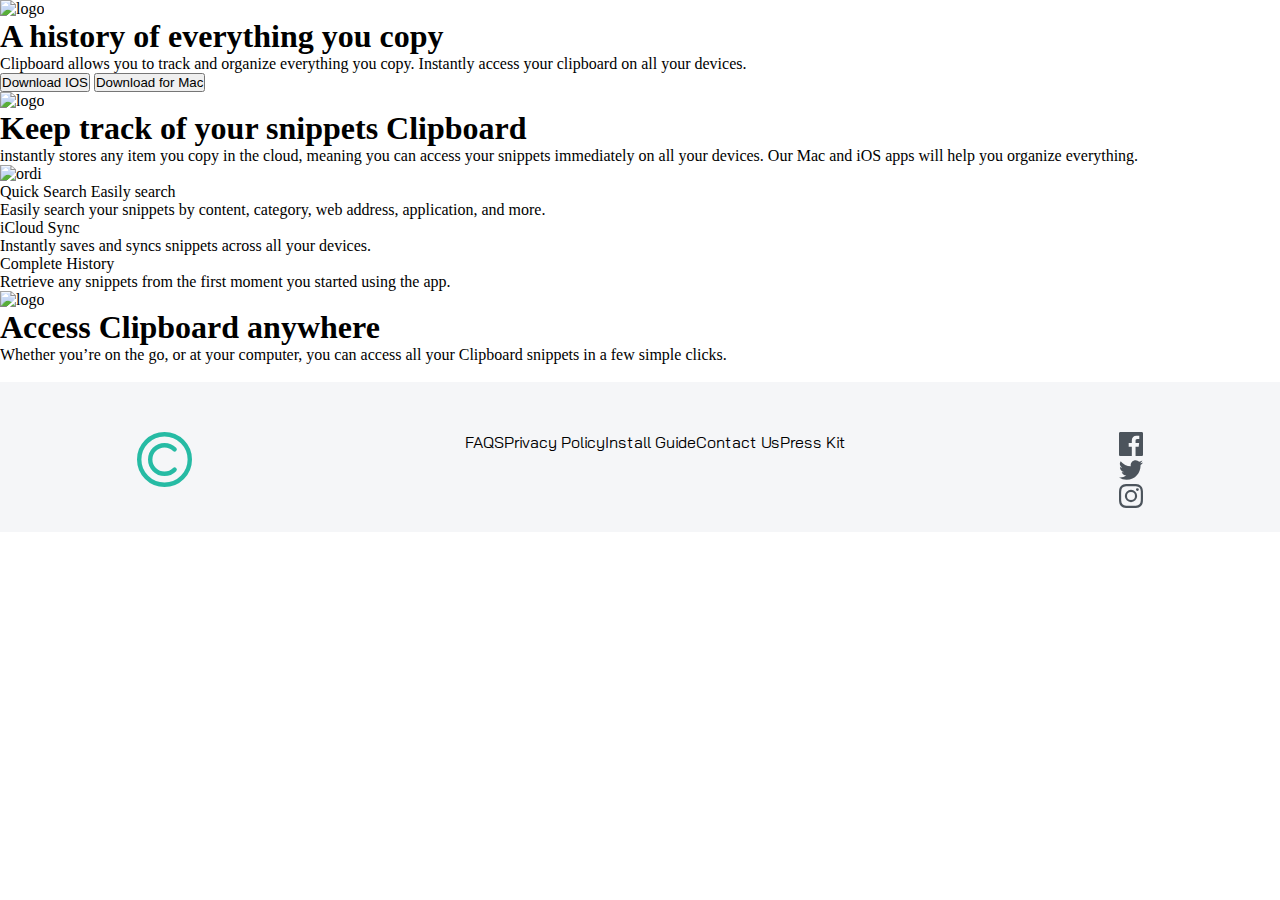
==== index.html @ 6eee1101 "push" ====
<!DOCTYPE html>
<html lang="en">
	<head>
		<title>
			
		</title>
		<meta charset="utf-8">
		<link rel="stylesheet" href="css/style.css">
	</head>
	<body>
		<header>
			
		</header>
		<main>
			<section>
				<img src="" alt="logo">
				<h1>A history of everything you copy</h1>
				<p>Clipboard allows you to track and organize everything you copy. Instantly access your clipboard on all your devices.</p>
				<button>
					Download IOS
				</button>
				<button>
					Download for Mac
				</button>
			</section>
			<section>
				<img src="" alt="logo">
				<h1>Keep track of your snippets Clipboard</h1>
				<p>instantly stores any item you copy in the cloud, meaning you can access your snippets immediately on all your devices. Our Mac and iOS apps will help you organize everything.</p>
				<img src="" alt="ordi">
				<ul>
					<li>Quick Search Easily search</li>
					<li>Easily search your snippets by content, category, web address, application, and more.</li>
					<li>iCloud Sync</li>
					<li>Instantly saves and syncs snippets across all your devices.</li>
					<li>Complete History</li>
					<li>Retrieve any snippets from the first moment you started using the app.</li>
				</ul>
			</section>
			<section>
				<img src="" alt="logo">
				<h1>Access Clipboard anywhere</h1>
				<p>Whether you’re on the go, or at your computer, you can access all your Clipboard snippets in a few simple clicks.</p>
				<img src="">
			</section>
		</main>
		<footer>
			<section class="footer">
				<div class="footer-logo"><img src="img/logo.svg" alt="logo"></div>
				<div class="footer-section-faq">
					<ul>
						<li>FAQS</li>
						<li>Privacy Policy</li>
						<li>Install Guide</li>
						<li>Contact Us</li>
						<li>Press Kit</li>
					</ul>
				</div>
				<div class="footer-section-logo">
					<ul>
						<li><img src="img/icon-facebook.svg" alt="facebook"></li>
						<li><img src="img/icon-twitter.svg" alt="twitter"></li>
						<li><img src="img/icon-instagram.svg" alt="instagram"></li>
					</ul>
				</div>
			</section>
		</footer>
	</body>
</html>
---- css/style.css ----
@import url('https://fonts.googleapis.com/css2?family=Bai+Jamjuree:ital,wght@0,300;0,400;0,500;0,700;1,300;1,700&display=swap');

* {
	margin: 0;
	padding: 0;
	box-sizing: border-box;
}

header {

}

footer {
	height: 150px;
	width: 100%;
	background-color: #f5f6f8;
	font-family: 'Bai Jamjuree', sans-serif;
}

.footer {
	display: flex;
	justify-content: space-around;
}

.footer-logo img{
	margin: 50px 0 0 0;
	height: 55px;
    width: 55px;
}

.footer-section-faq {
	margin: 50px 0 0 0;	
}

.footer-section-faq ul{
	display: flex;
}

.footer-section-faq ul li{
	list-style-type: none;
	margin: 0px 00px 0 0;
	flex-wrap: wrap;
}

.footer-section-logo {
	margin: 50px 0 0 0;
	display: inline-block;
}

.footer-section-logo ul li{
	list-style-type: none;
}

.footer-section-logo ul li img{
	list-style-type: none;
	
}
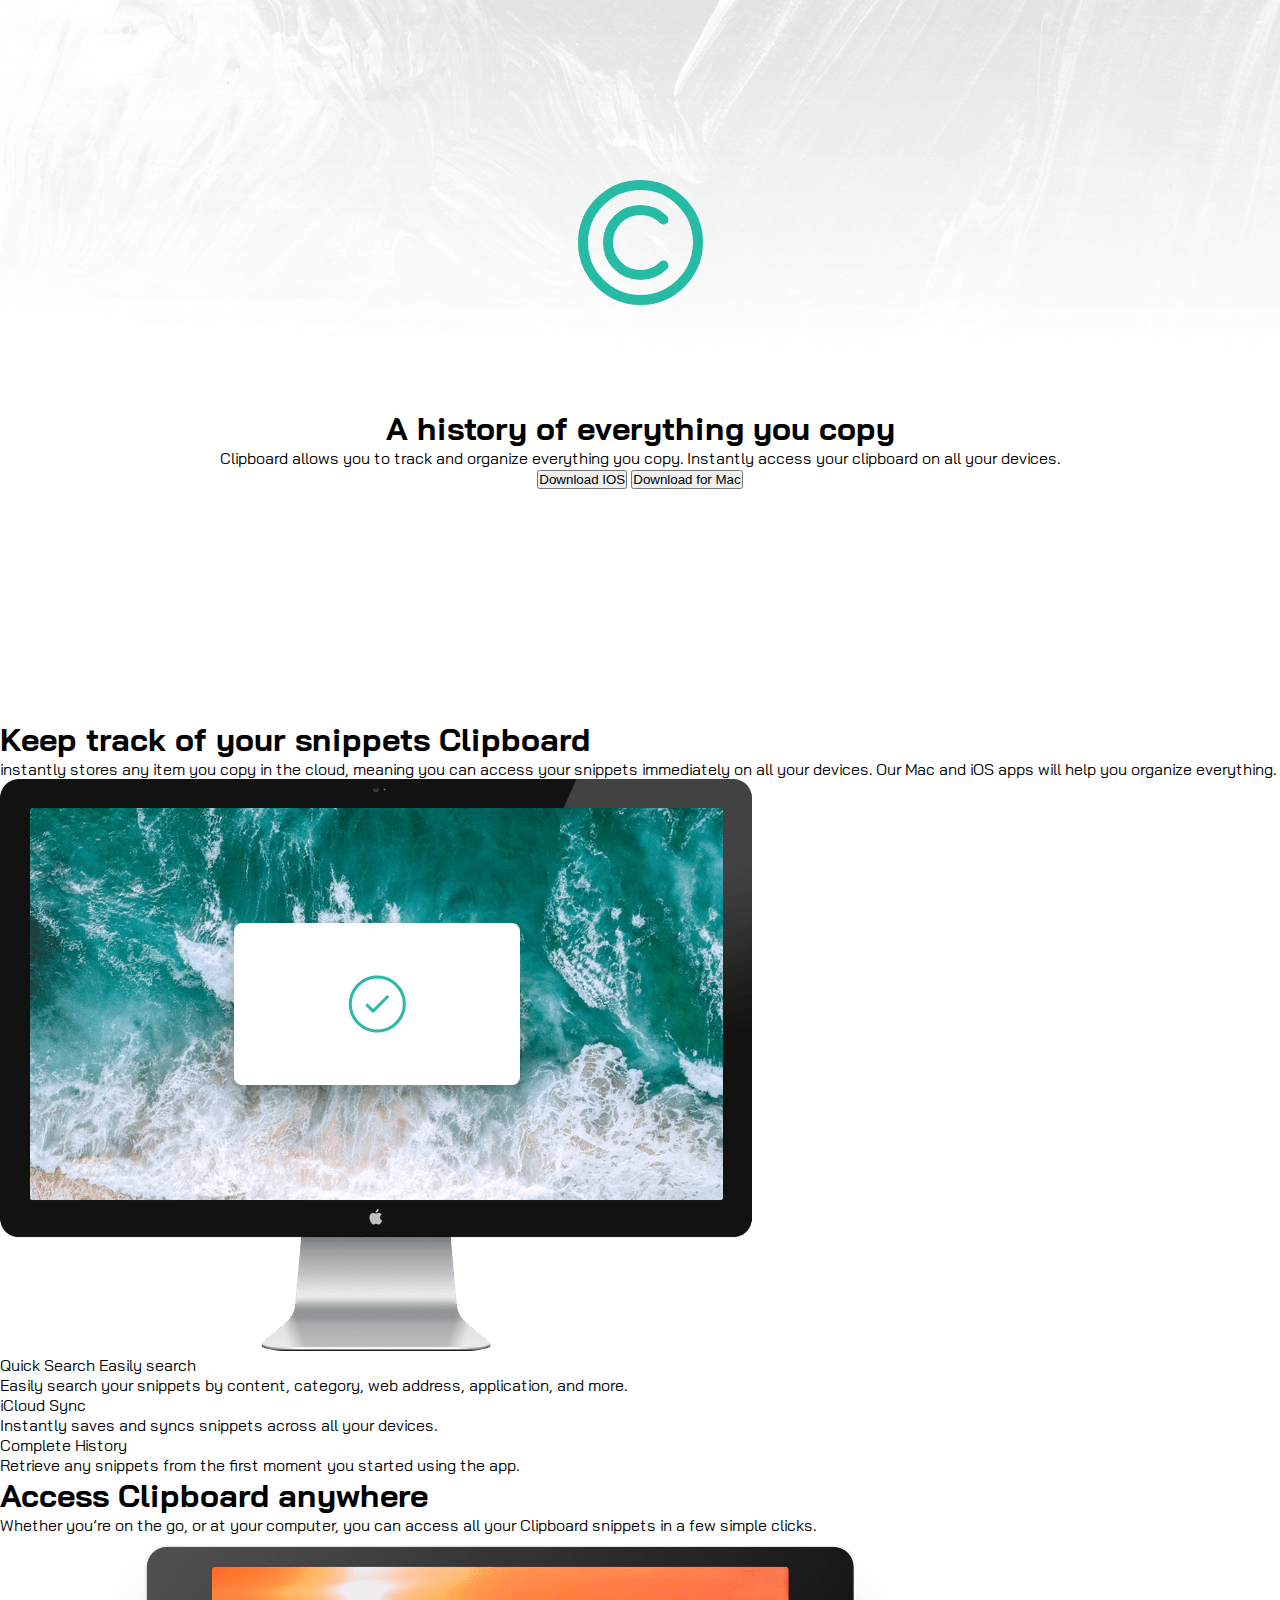
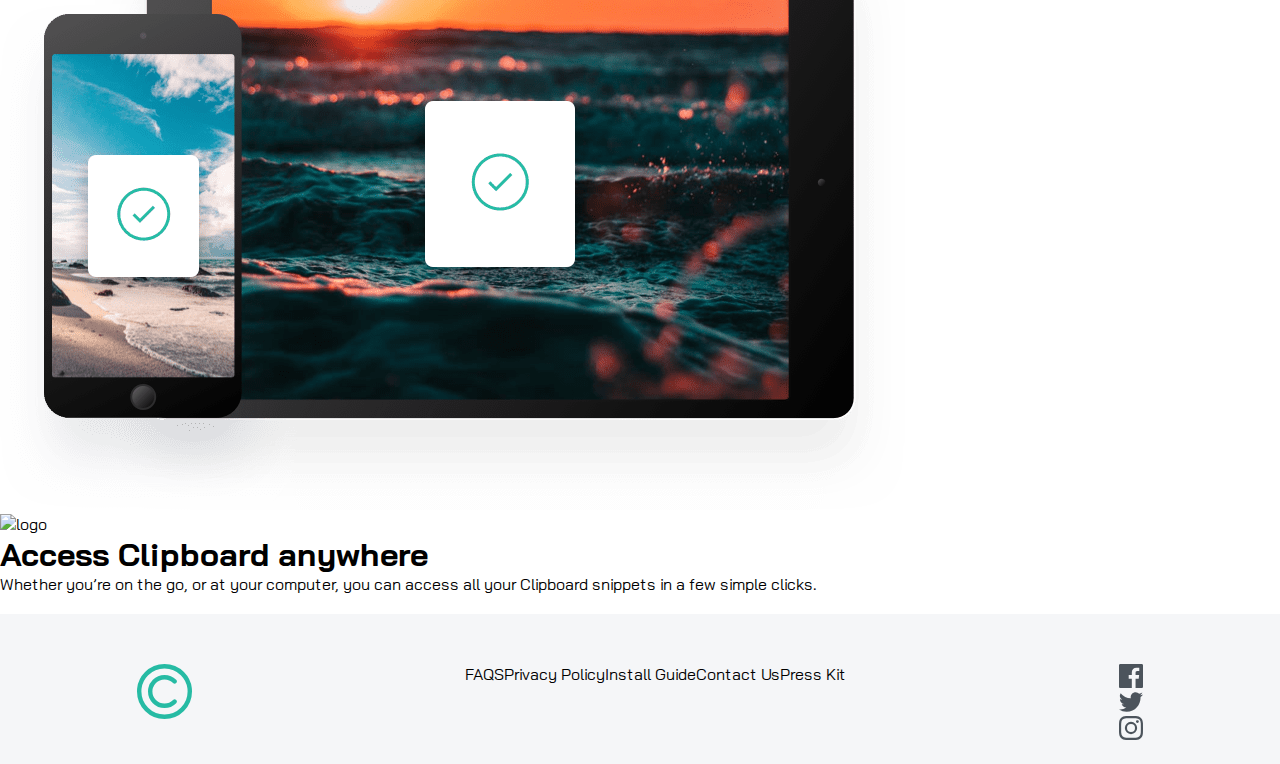
==== commit 1774ff1c: "push" ====
--- a/index.html
+++ b/index.html
@@ -9,11 +9,7 @@
 	</head>
 	<body>
 		<header>
-			
-		</header>
-		<main>
-			<section>
-				<img src="" alt="logo">
+			<img src="img/logo.svg" alt="logo">
 				<h1>A history of everything you copy</h1>
 				<p>Clipboard allows you to track and organize everything you copy. Instantly access your clipboard on all your devices.</p>
 				<button>
@@ -22,12 +18,15 @@
 				<button>
 					Download for Mac
 				</button>
+		</header>
+		<main class="">
+			<section class="section-1">
+				
 			</section>
-			<section>
-				<img src="" alt="logo">
+			<section class="section-2">
 				<h1>Keep track of your snippets Clipboard</h1>
 				<p>instantly stores any item you copy in the cloud, meaning you can access your snippets immediately on all your devices. Our Mac and iOS apps will help you organize everything.</p>
-				<img src="" alt="ordi">
+				<img src="img/image-computer.png" alt="logo">
 				<ul>
 					<li>Quick Search Easily search</li>
 					<li>Easily search your snippets by content, category, web address, application, and more.</li>
@@ -36,6 +35,11 @@
 					<li>Complete History</li>
 					<li>Retrieve any snippets from the first moment you started using the app.</li>
 				</ul>
+			</section>
+			<section>
+				<h1>Access Clipboard anywhere</h1>
+				<p>Whether you’re on the go, or at your computer, you can access all your Clipboard snippets in a few simple clicks.</p>
+				<img src="img/image-devices.png" alt="photo">
 			</section>
 			<section>
 				<img src="" alt="logo">
--- a/css/style.css
+++ b/css/style.css
@@ -6,15 +6,34 @@
 	box-sizing: border-box;
 }
 
+body {
+	font-family: 'Bai Jamjuree', sans-serif;
+	background-image: url(../img/bg-header-desktop.png);
+  	background-repeat: no-repeat;
+  	
+}
+
 header {
+	text-align: center;
+	margin: 20vh 0 25.6vh 0;
+}
 
+header img {
+	height: 125px;
+	width: 125px;
+	margin-bottom: 11vh;
 }
+
 
 footer {
 	height: 150px;
 	width: 100%;
 	background-color: #f5f6f8;
-	font-family: 'Bai Jamjuree', sans-serif;
+	
+}
+
+.section-1 {
+	align-items: center;
 }
 
 .footer {
@@ -34,12 +53,13 @@
 
 .footer-section-faq ul{
 	display: flex;
+	flex-wrap: wrap;
+	padding: 0;
+	list-style-type: none;
 }
 
 .footer-section-faq ul li{
-	list-style-type: none;
-	margin: 0px 00px 0 0;
-	flex-wrap: wrap;
+	
 }
 
 .footer-section-logo {
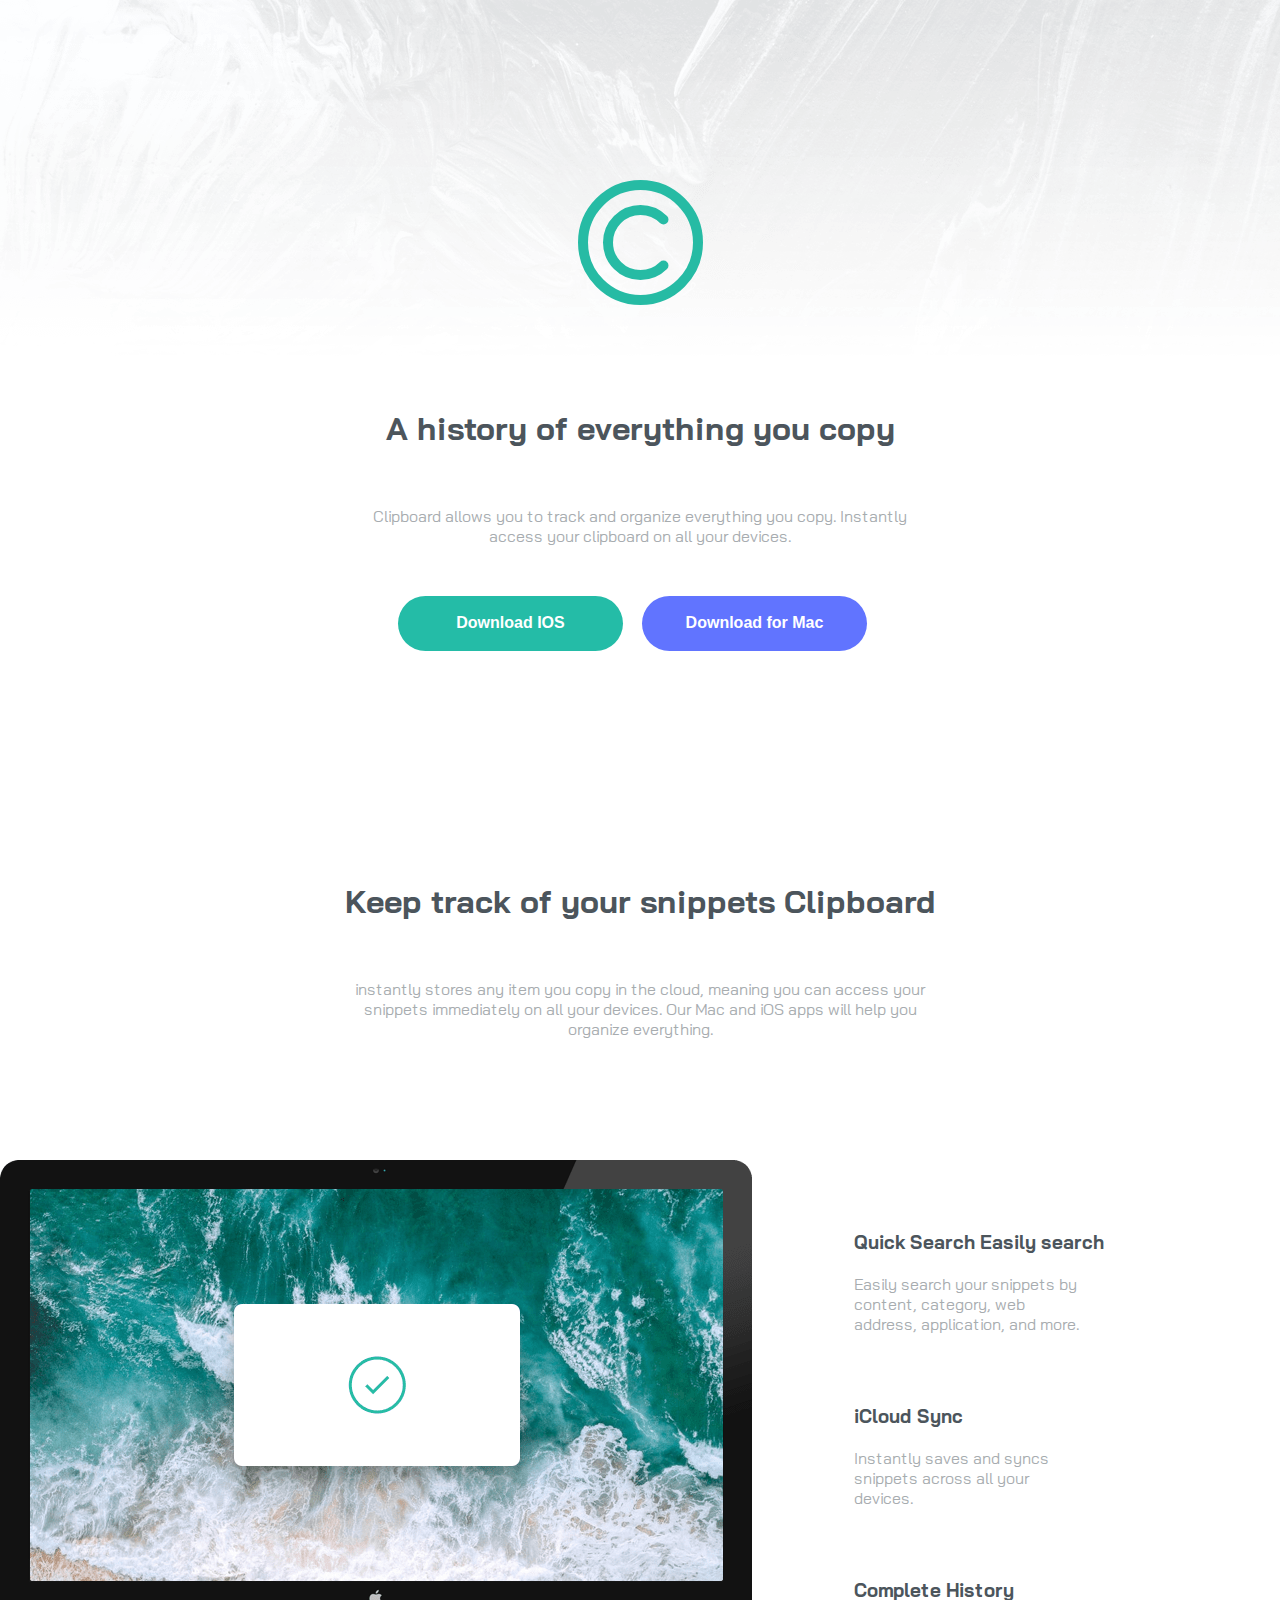
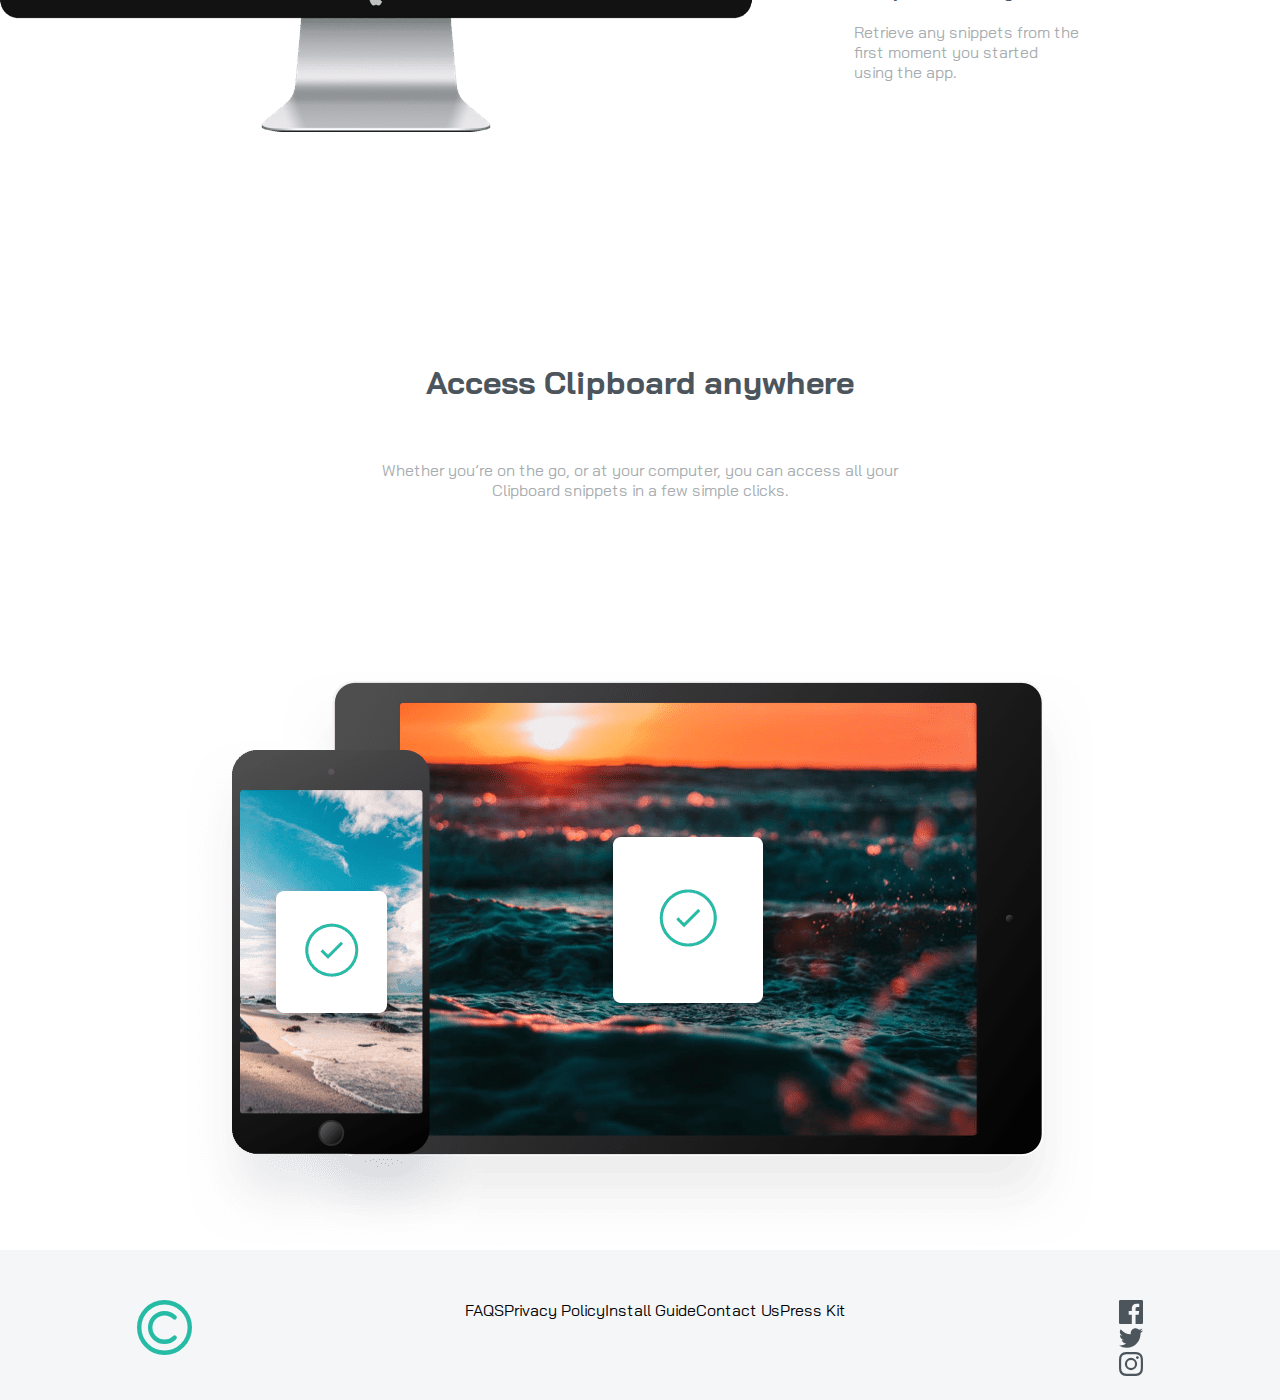
==== commit eaba4558: "push" ====
--- a/index.html
+++ b/index.html
@@ -12,40 +12,39 @@
 			<img src="img/logo.svg" alt="logo">
 				<h1>A history of everything you copy</h1>
 				<p>Clipboard allows you to track and organize everything you copy. Instantly access your clipboard on all your devices.</p>
-				<button>
+				<button class="btn-first">
 					Download IOS
 				</button>
 				<button>
 					Download for Mac
 				</button>
 		</header>
-		<main class="">
+		<main class="main">
 			<section class="section-1">
-				
+				<h1>Keep track of your snippets Clipboard</h1>
+				<p>instantly stores any item you copy in the cloud, meaning you can access your snippets immediately on all your devices. Our Mac and iOS apps will help you organize everything.</p>
+				<div class="section-1-flex">
+					<img src="img/image-computer.png" alt="logo">
+					<ul>
+						<li><h3>Quick Search Easily search</h3></li>
+						<li>Easily search your snippets by content, category, web address, application, and more.</li>
+						<li><h3>iCloud Sync</h3></li>
+						<li>Instantly saves and syncs snippets across all your devices.</li>
+						<li><h3>Complete History</h3></li>
+						<li>Retrieve any snippets from the first moment you started using the app.</li>
+					</ul>
+				</div>
 			</section>
 			<section class="section-2">
-				<h1>Keep track of your snippets Clipboard</h1>
-				<p>instantly stores any item you copy in the cloud, meaning you can access your snippets immediately on all your devices. Our Mac and iOS apps will help you organize everything.</p>
-				<img src="img/image-computer.png" alt="logo">
-				<ul>
-					<li>Quick Search Easily search</li>
-					<li>Easily search your snippets by content, category, web address, application, and more.</li>
-					<li>iCloud Sync</li>
-					<li>Instantly saves and syncs snippets across all your devices.</li>
-					<li>Complete History</li>
-					<li>Retrieve any snippets from the first moment you started using the app.</li>
-				</ul>
-			</section>
-			<section>
 				<h1>Access Clipboard anywhere</h1>
 				<p>Whether you’re on the go, or at your computer, you can access all your Clipboard snippets in a few simple clicks.</p>
 				<img src="img/image-devices.png" alt="photo">
 			</section>
 			<section>
-				<img src="" alt="logo">
-				<h1>Access Clipboard anywhere</h1>
-				<p>Whether you’re on the go, or at your computer, you can access all your Clipboard snippets in a few simple clicks.</p>
-				<img src="">
+				
+			</section>
+			<section>
+	
 			</section>
 		</main>
 		<footer>
--- a/css/style.css
+++ b/css/style.css
@@ -13,6 +13,10 @@
   	
 }
 
+h1, h3 {
+	color: #4C555C;
+}
+
 header {
 	text-align: center;
 	margin: 20vh 0 25.6vh 0;
@@ -24,16 +28,99 @@
 	margin-bottom: 11vh;
 }
 
+header h1 {
+	margin-left: 27.45vw;
+	margin-right: 27.45vw;
+}
+
+header p {
+	margin-top: 6.4vh;
+	margin-left: 27.81844802342606vw;
+	margin-right: 27.81844802342606vw;
+	color: hsl(203, 5%, 67%);
+}
+
+header button {
+	height: 55px;
+	width: 225px;
+	border-radius: 50px;
+	margin: 50px 15px 0 0;
+	color: white;
+	font-size: 16px;
+	font-weight: 600;	
+}
+
+header button:nth-child(2n) {
+	border: none;
+	background-color: #24BCA7;
+
+}
+
+header button:nth-child(2n+1) {
+	border: none;
+	background-color: #6174FF;
+}
+
+/******************section1*****************/
+
+.section-1 {
+	text-align: center;
+}
+
+.section-1 img{
+	max-width: 100%;
+	height: auto;
+}
+
+.section-1 p {
+	color: hsl(203, 5%, 67%);
+	margin: 6.4vh 27.452415812591507vw 13.44vh 27.452415812591507vw;
+}
+
+.section-1-flex {
+	display: flex;
+
+}
+
+.section-1-flex ul{
+	list-style-type: none;
+	margin: 0 0 0 8vw;
+	text-align: left;
+}
+
+.section-1-flex ul li:nth-child(2n+1) {
+	margin-top: 70px;
+	margin-bottom: 20px;	
+}
+
+.section-1-flex ul li:nth-child(2n) {
+	color: hsl(203, 5%, 67%);
+	margin-right: 200px;	
+}
+
+/******************section1*****************/
+
+
+/******************section2*****************/
+
+.section-2 {
+	margin-top: 25.6vh;
+	text-align: center;
+}
+
+.section-2 p {
+	color: hsl(203, 5%, 67%);
+	margin: 6.4vh 27.8vw 19vh 27.8vw;
+}
+
+/******************section2*****************/
+
 
 footer {
 	height: 150px;
 	width: 100%;
 	background-color: #f5f6f8;
 	
-}
-
-.section-1 {
-	align-items: center;
 }
 
 .footer {
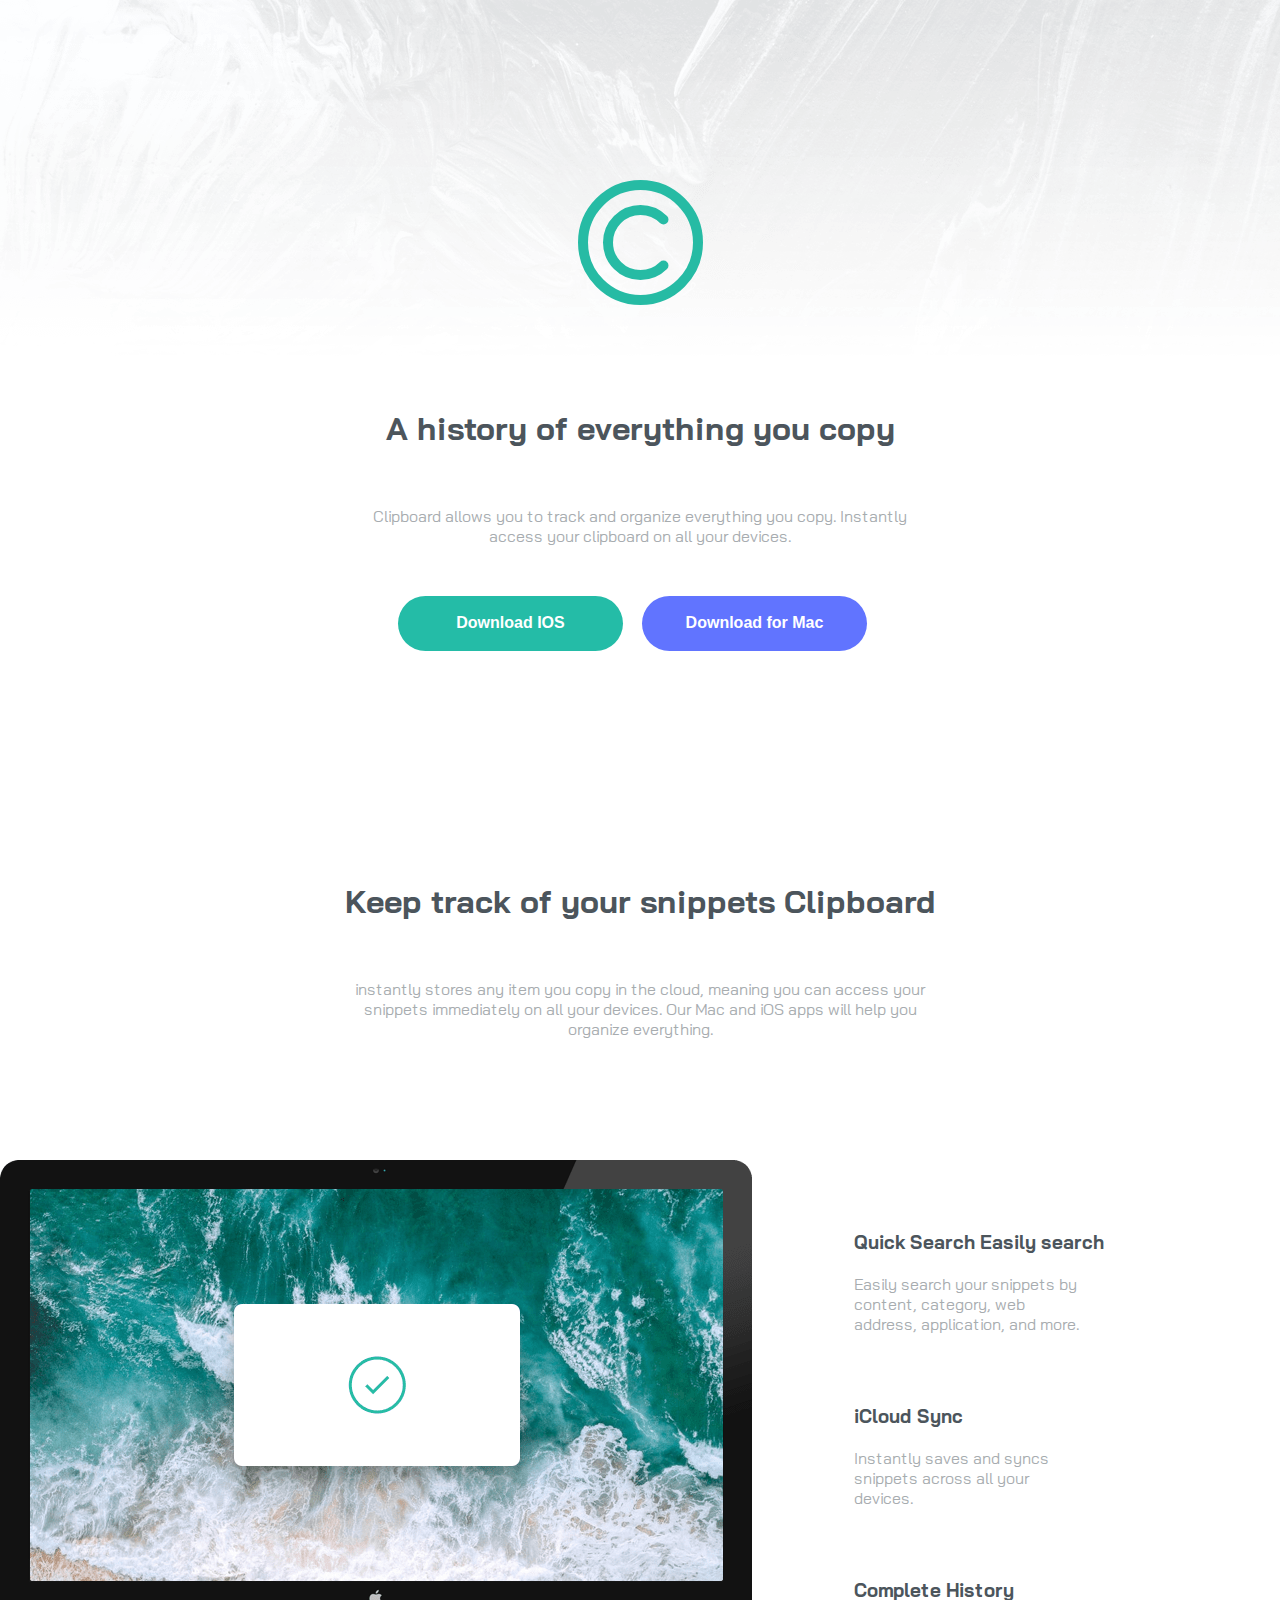
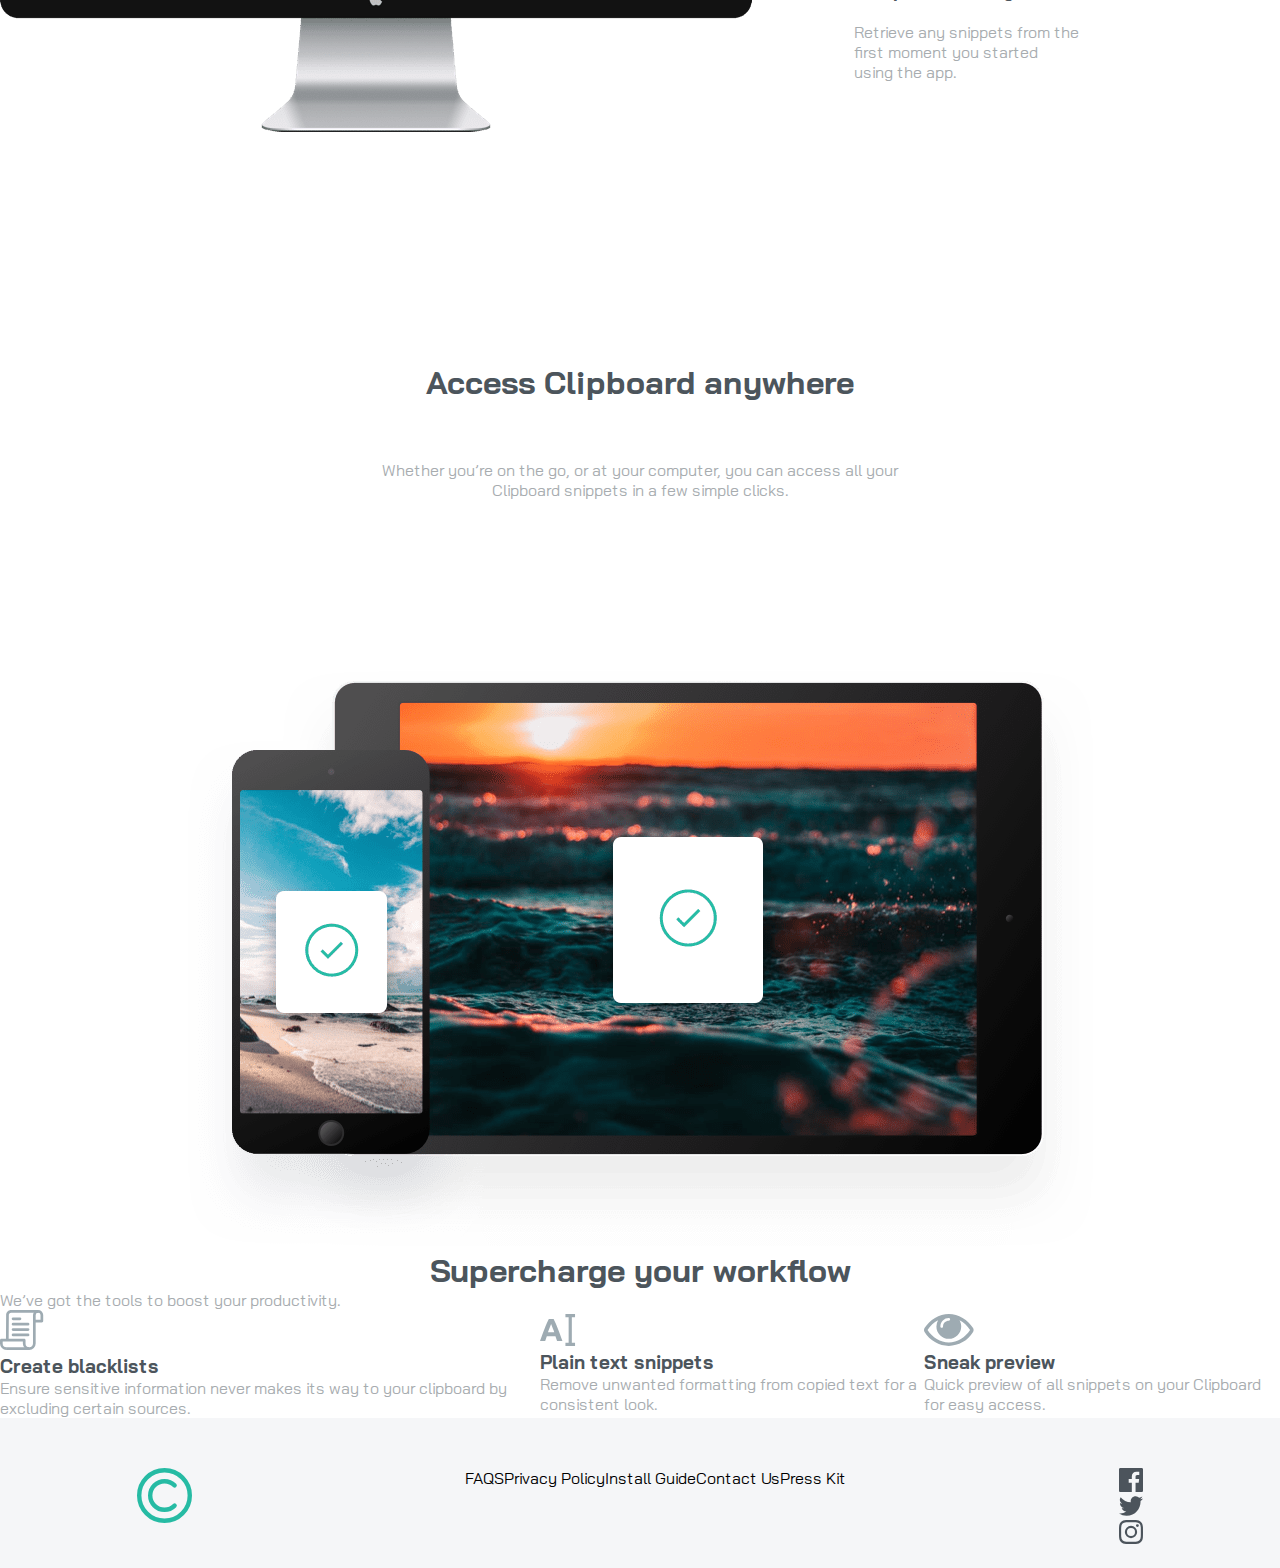
==== commit 50d3e418: "push" ====
--- a/index.html
+++ b/index.html
@@ -40,8 +40,26 @@
 				<p>Whether you’re on the go, or at your computer, you can access all your Clipboard snippets in a few simple clicks.</p>
 				<img src="img/image-devices.png" alt="photo">
 			</section>
-			<section>
-				
+			<section class="section-3">
+				<h1>Supercharge your workflow</h1>
+				<p>We’ve got the tools to boost your productivity.</p>
+				<div class="section-3-flex">
+					<div class="table">
+						<img src="img/icon-blacklist.svg" alt="icone">
+						<h3>Create blacklists</h3>
+						<p>Ensure sensitive information never makes its way to your clipboard by excluding certain sources.</p>
+					</div>
+					<div class="table">
+						<img src="img/icon-text.svg" alt="icone">
+						<h3>Plain text snippets</h3>
+						<p>Remove unwanted formatting from copied text for a consistent look.</p>
+					</div>
+					<div class="table">
+						<img src="img/icon-preview.svg" alt="icone">
+						<h3>Sneak preview</h3>
+						<p>Quick preview of all snippets on your Clipboard for easy access.</p>
+					</div>		
+				</div>		
 			</section>
 			<section>
 	
--- a/css/style.css
+++ b/css/style.css
@@ -15,6 +15,10 @@
 
 h1, h3 {
 	color: #4C555C;
+}
+
+p {
+	color: hsl(203, 5%, 67%);
 }
 
 header {
@@ -115,6 +119,27 @@
 
 /******************section2*****************/
 
+/******************section3*****************/
+
+.section-3 h1 {
+	text-align: center;
+}
+
+
+.section-3-flex {
+	display: flex;
+	align-items: center;
+	justify-content: center;
+	margin: 0 0 0 0;
+}
+
+
+.table {
+	
+}
+
+/******************section3*****************/
+
 
 footer {
 	height: 150px;
@@ -163,3 +188,20 @@
 	
 }
 
+
+
+@media screen and (max-width: 320px) {
+	body {
+		background-image: url("img/bg-header-mobile.png");
+	}
+
+	.section-1-flex {
+		display: flex;
+		flex-direction: column;
+	}
+
+	footer {
+		display: flex;
+		flex-direction: column;
+	}
+}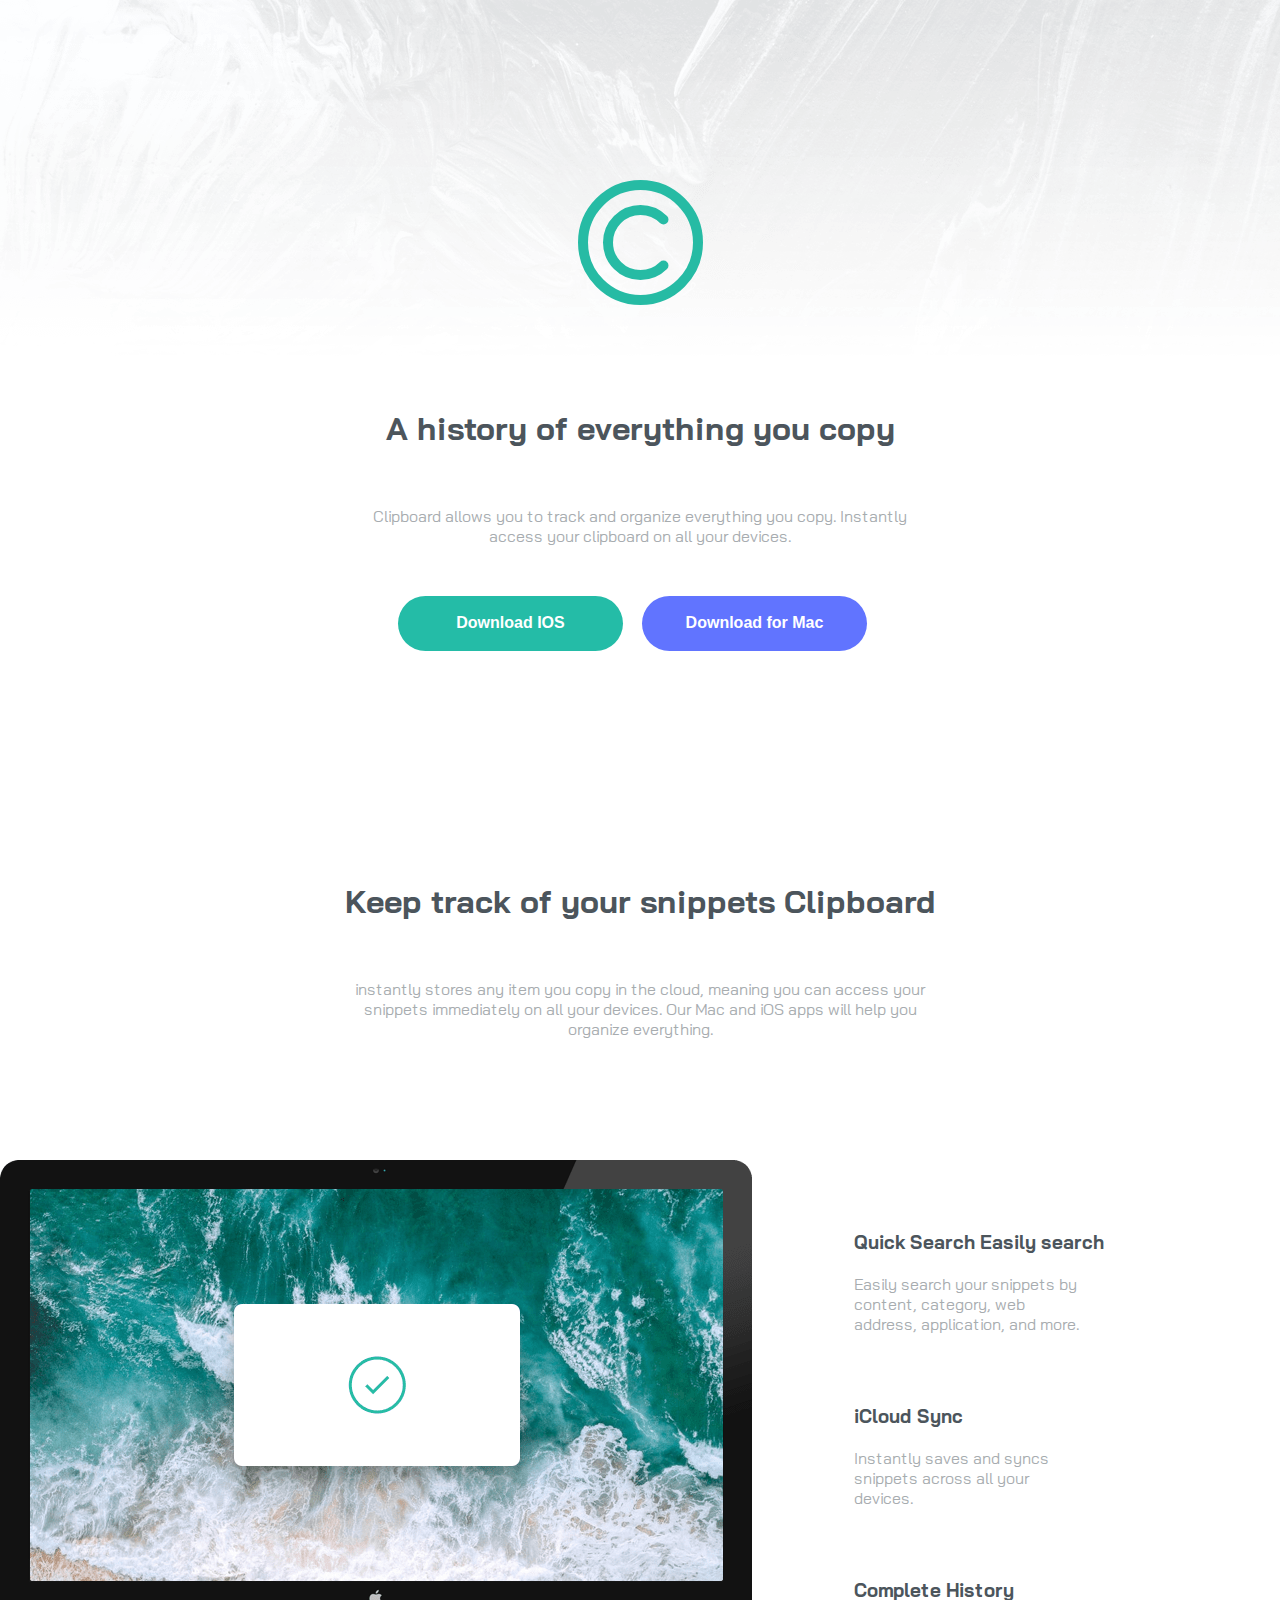
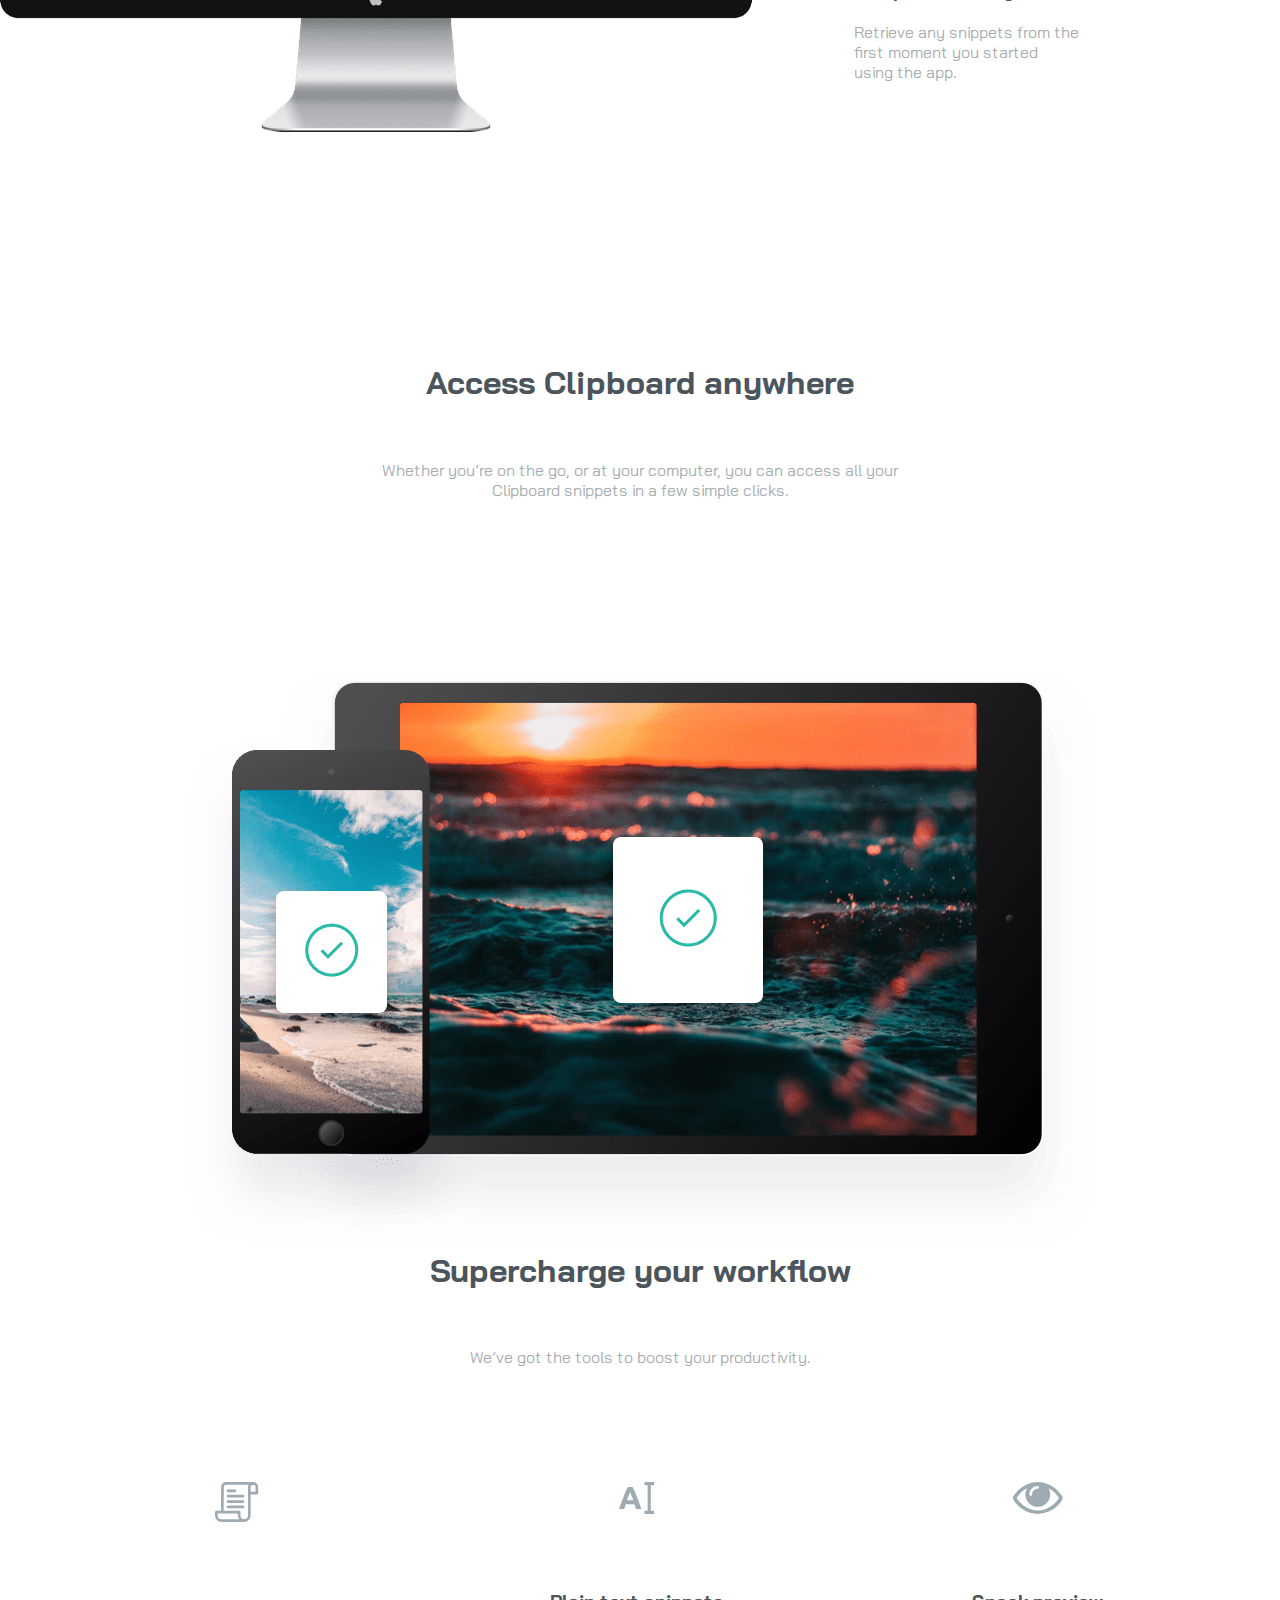
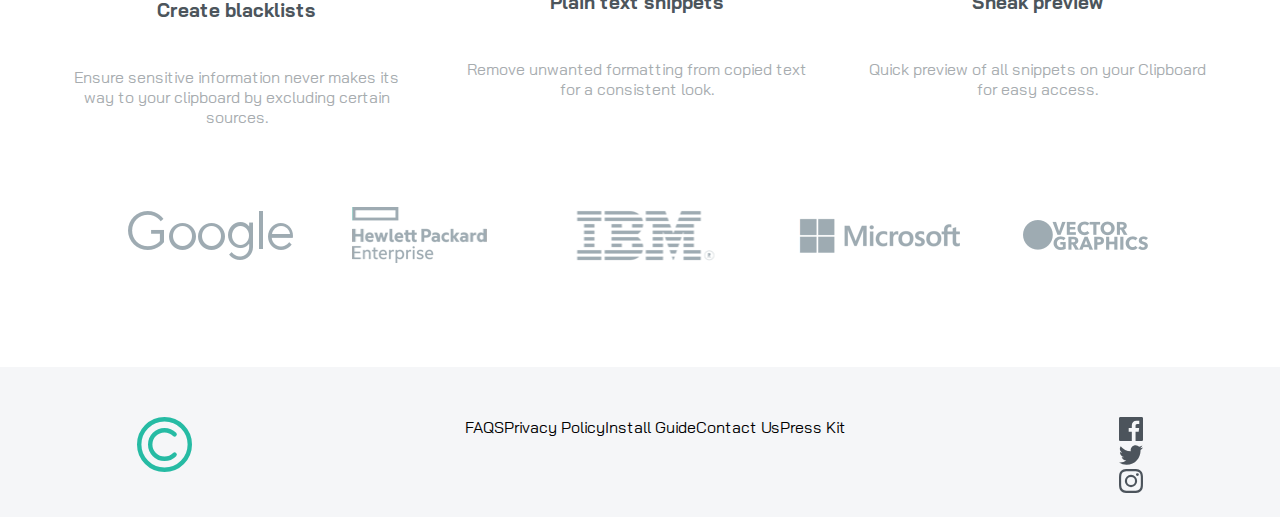
==== commit 34734d91: "push" ====
--- a/index.html
+++ b/index.html
@@ -42,7 +42,7 @@
 			</section>
 			<section class="section-3">
 				<h1>Supercharge your workflow</h1>
-				<p>We’ve got the tools to boost your productivity.</p>
+				<p class="section-3-p">We’ve got the tools to boost your productivity.</p>
 				<div class="section-3-flex">
 					<div class="table">
 						<img src="img/icon-blacklist.svg" alt="icone">
@@ -59,7 +59,27 @@
 						<h3>Sneak preview</h3>
 						<p>Quick preview of all snippets on your Clipboard for easy access.</p>
 					</div>		
-				</div>		
+				</div>
+				<div class="section-3-table">
+					<ul>
+						<li>
+							<img src="img/logo-google.png" alt="icone">
+						</li>
+						<li>
+							<img src="img/logo-hp.png" alt="icone">
+						</li>
+						<li>
+							<img src="img/logo-ibm.png" alt="icone">
+						</li>
+						<li>
+							<img src="img/logo-microsoft.png" alt="icone">
+						</li>
+						<li>
+							<img src="img/logo-vector-graphics.png" alt="icone">
+						</li>
+					</ul>	
+				</div>
+
 			</section>
 			<section>
 	
--- a/css/style.css
+++ b/css/style.css
@@ -123,19 +123,39 @@
 
 .section-3 h1 {
 	text-align: center;
+	margin-bottom: 6.4vh;
+}
+
+.section-3-p {
+	text-align: center;
+	margin-bottom: 12.8vh;
 }
 
 
 .section-3-flex {
-	display: flex;
+	text-align: center;
+    display: grid;
+    grid-gap: 55px;
+    grid-template-columns: 30% 30% 30%;
+    margin: 80px 5%;
+}
+
+
+.table h3 {
+	margin-top: 8vh;
+}
+
+.table p {
+	margin-top: 5vh;
+}
+
+.section-3-table ul{
+	list-style-type: none;
 	align-items: center;
-	justify-content: center;
-	margin: 0 0 0 0;
-}
-
-
-.table {
-	
+	display: grid;
+    grid-gap: 60px;
+    grid-template-columns: 16% 16% 16% 16% 16%;
+    margin: 50px 10% 100px;
 }
 
 /******************section3*****************/
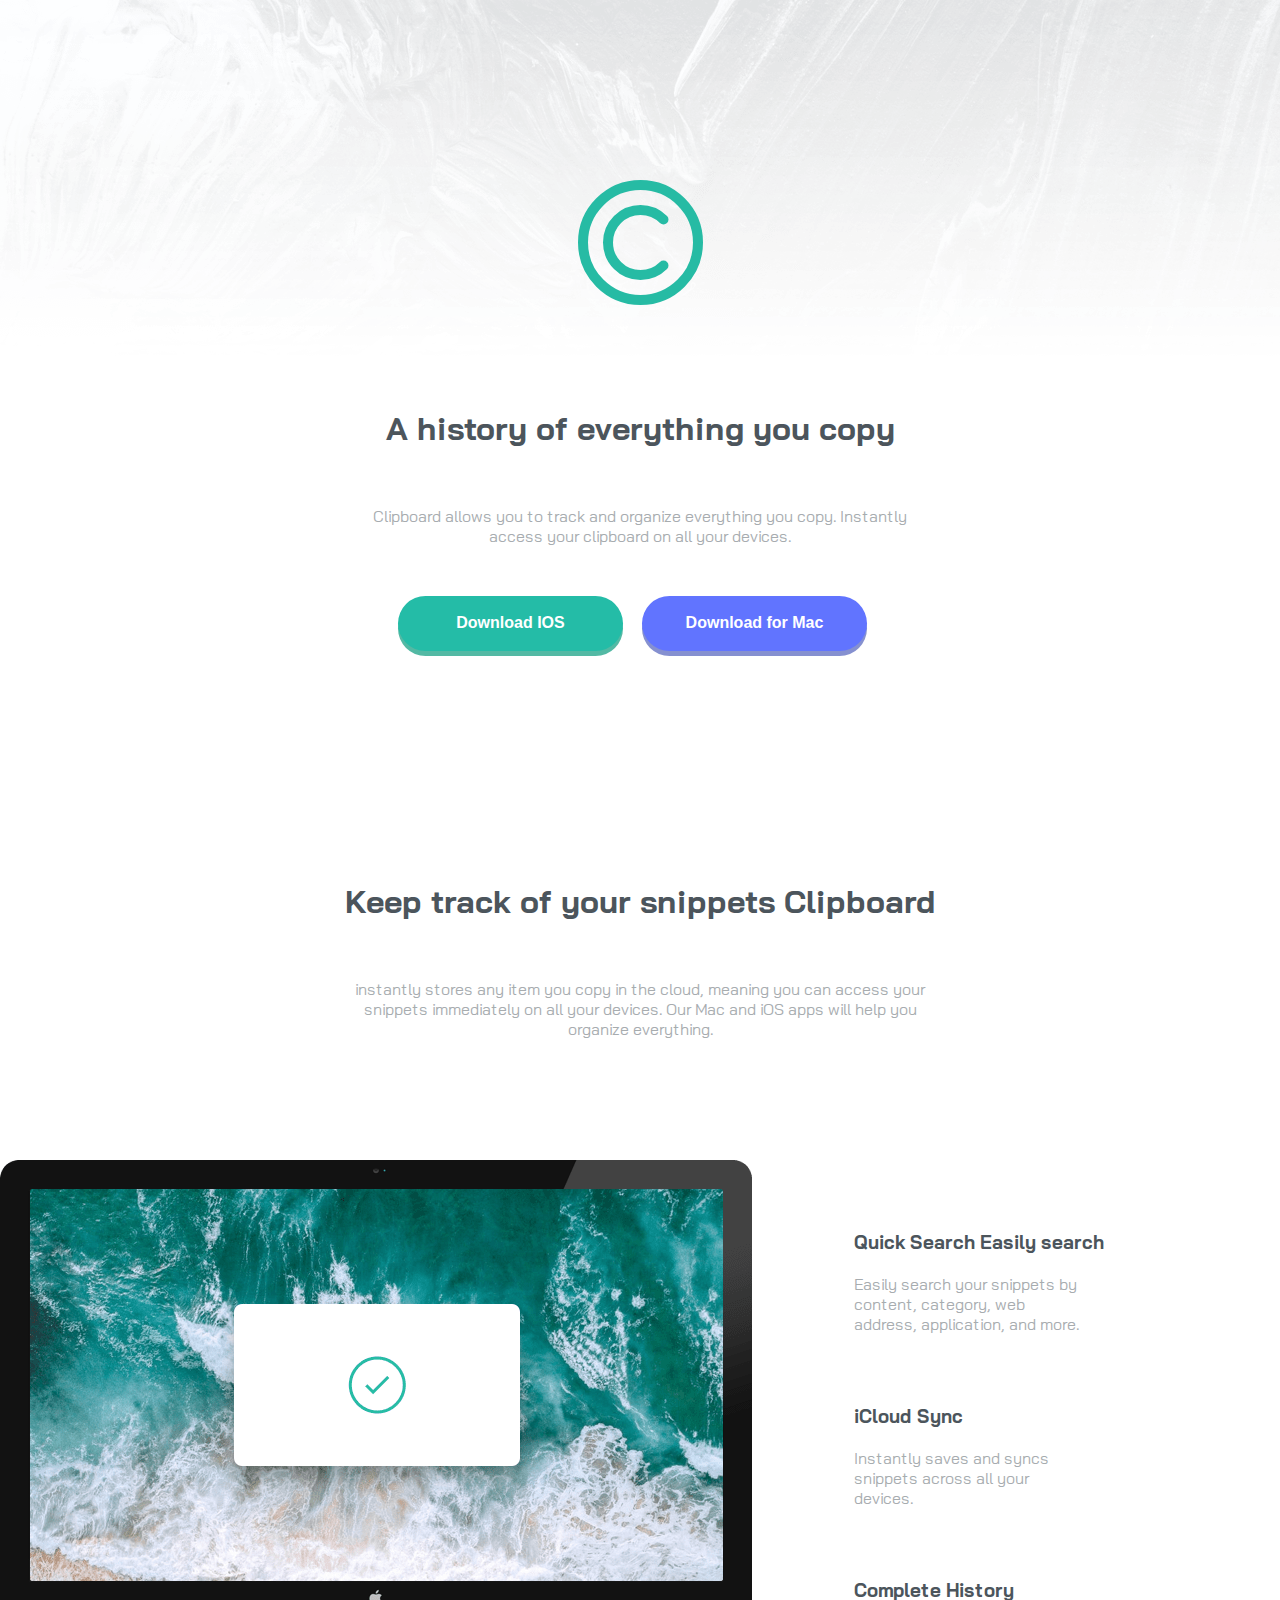
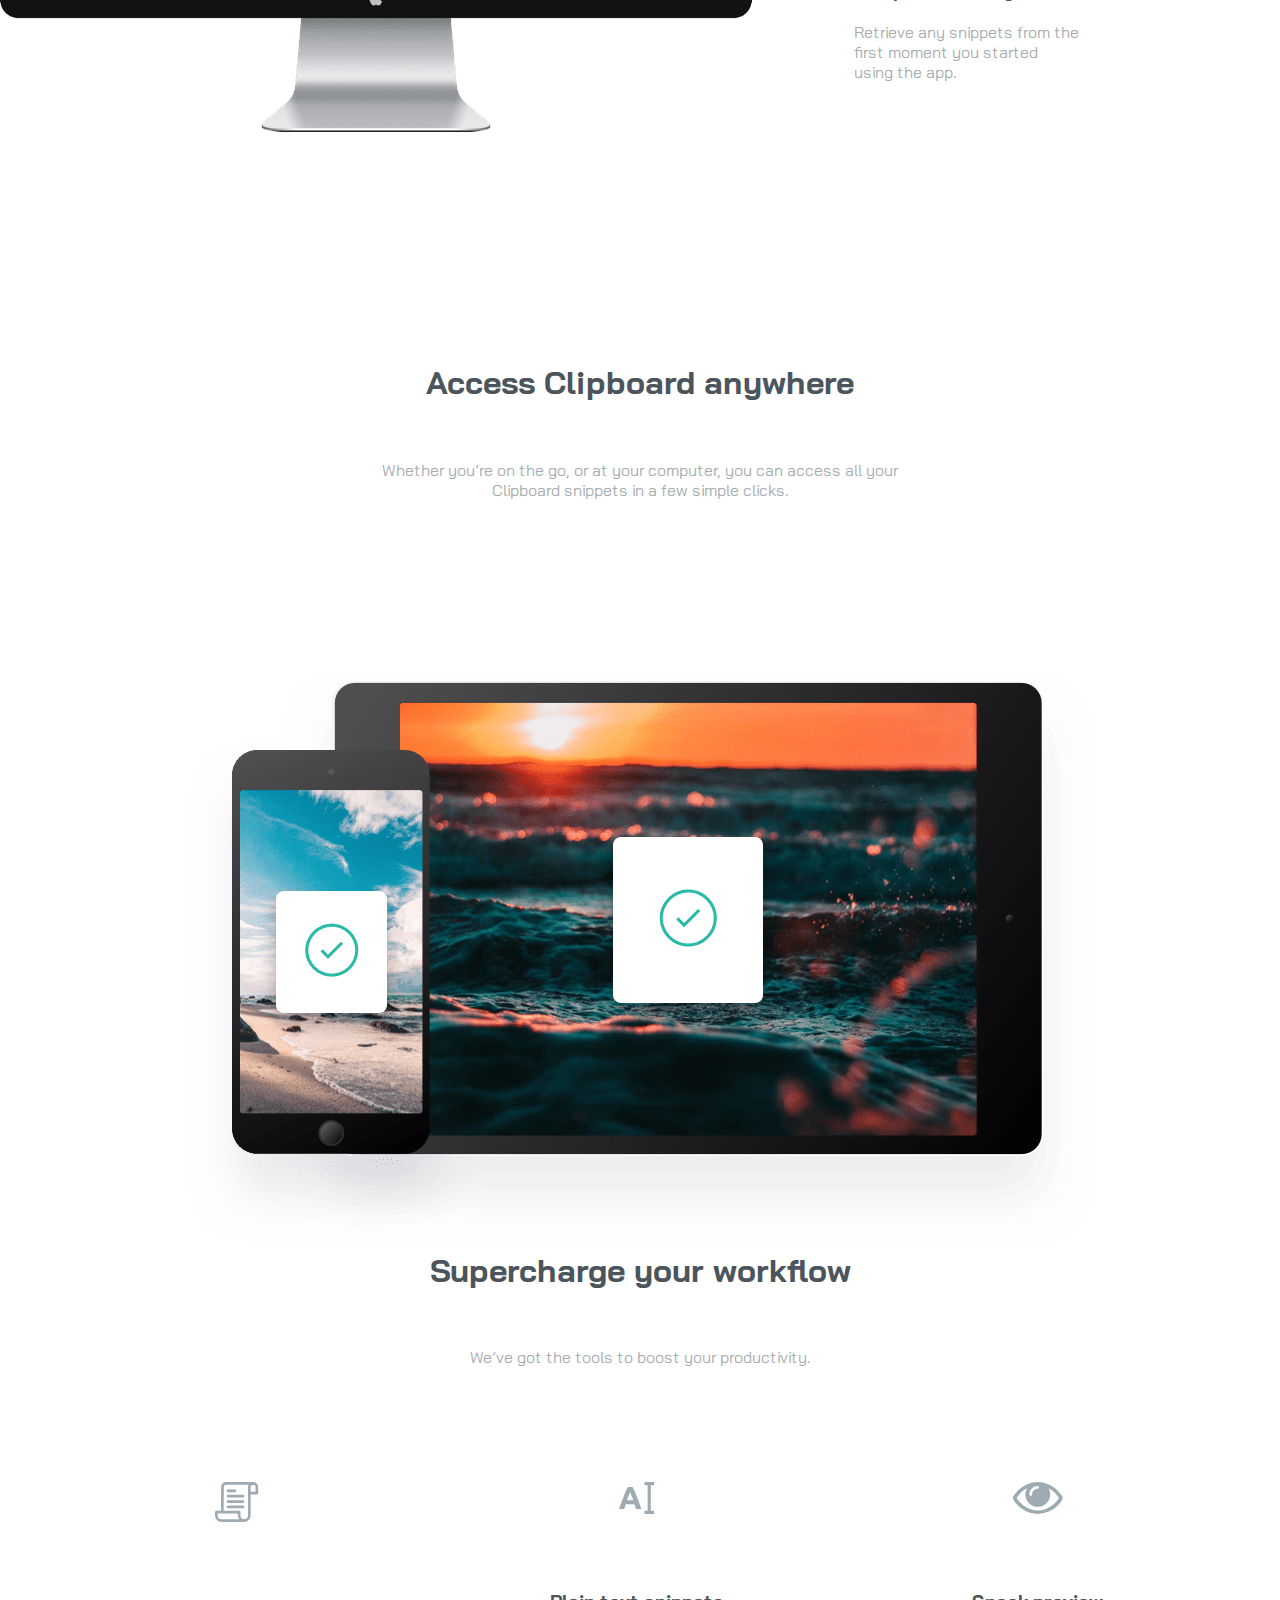
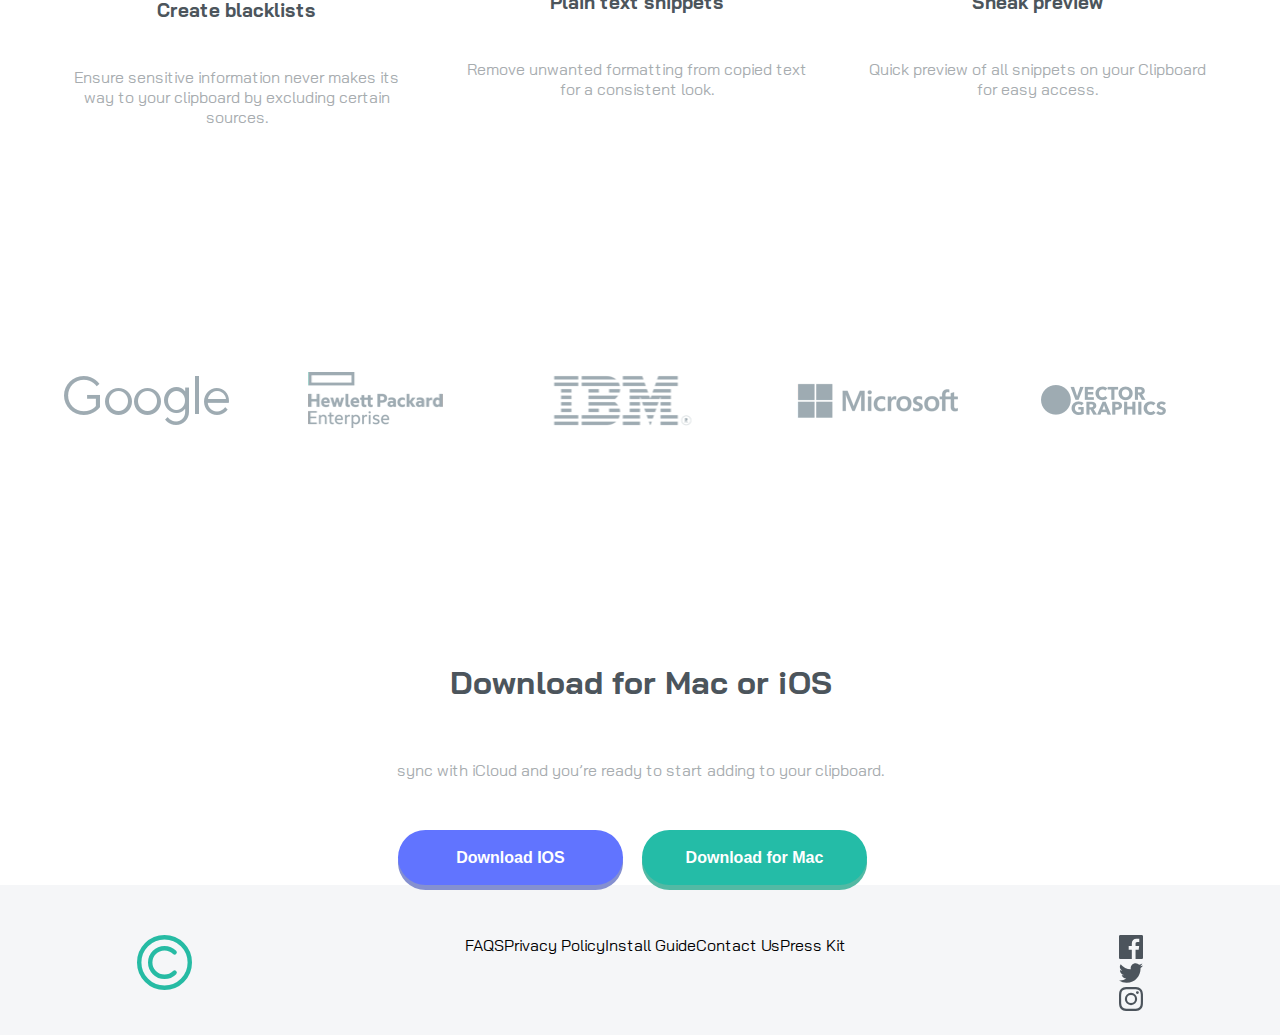
==== commit 5c835803: "push" ====
--- a/index.html
+++ b/index.html
@@ -81,8 +81,15 @@
 				</div>
 
 			</section>
-			<section>
-	
+			<section class="section-4">
+				<h1>Download for Mac or iOS</h1>
+				<p> sync with iCloud and you’re ready to start adding to your clipboard.</p>
+				<button class="">
+					Download IOS
+				</button>
+				<button>
+					Download for Mac
+				</button>
 			</section>
 		</main>
 		<footer>
--- a/css/style.css
+++ b/css/style.css
@@ -55,12 +55,14 @@
 }
 
 header button:nth-child(2n) {
+	box-shadow: 0 5px #53B9A4;
 	border: none;
 	background-color: #24BCA7;
 
 }
 
 header button:nth-child(2n+1) {
+	box-shadow: 0 5px #8590D0;
 	border: none;
 	background-color: #6174FF;
 }
@@ -155,10 +157,52 @@
 	display: grid;
     grid-gap: 60px;
     grid-template-columns: 16% 16% 16% 16% 16%;
-    margin: 50px 10% 100px;
+    margin: 27.2vh 5% 0px 5%;
 }
 
 /******************section3*****************/
+
+/*****************section4*******************/
+
+.section-4 {
+	margin-top: 25.6vh;
+	text-align: center;
+}
+
+.section-4 h1 {
+	text-align: center;
+	margin-bottom: 6.4vh;
+}
+
+.section-4 p {
+	color: hsl(203, 5%, 67%);
+	
+}
+
+.section-4 button {
+	height: 55px;
+	width: 225px;
+	border-radius: 50px;
+	margin: 50px 15px 0 0;
+	color: white;
+	font-size: 16px;
+	font-weight: 600;	
+}
+
+.section-4 button:nth-child(2n) {
+	box-shadow: 0 5px #53B9A4;
+	border: none;
+	background-color: #24BCA7;
+
+}
+
+.section-4 button:nth-child(2n+1) {
+	box-shadow: 0 5px #8590D0;
+	border: none;
+	background-color: #6174FF;
+}
+
+/****************section4********************/
 
 
 footer {
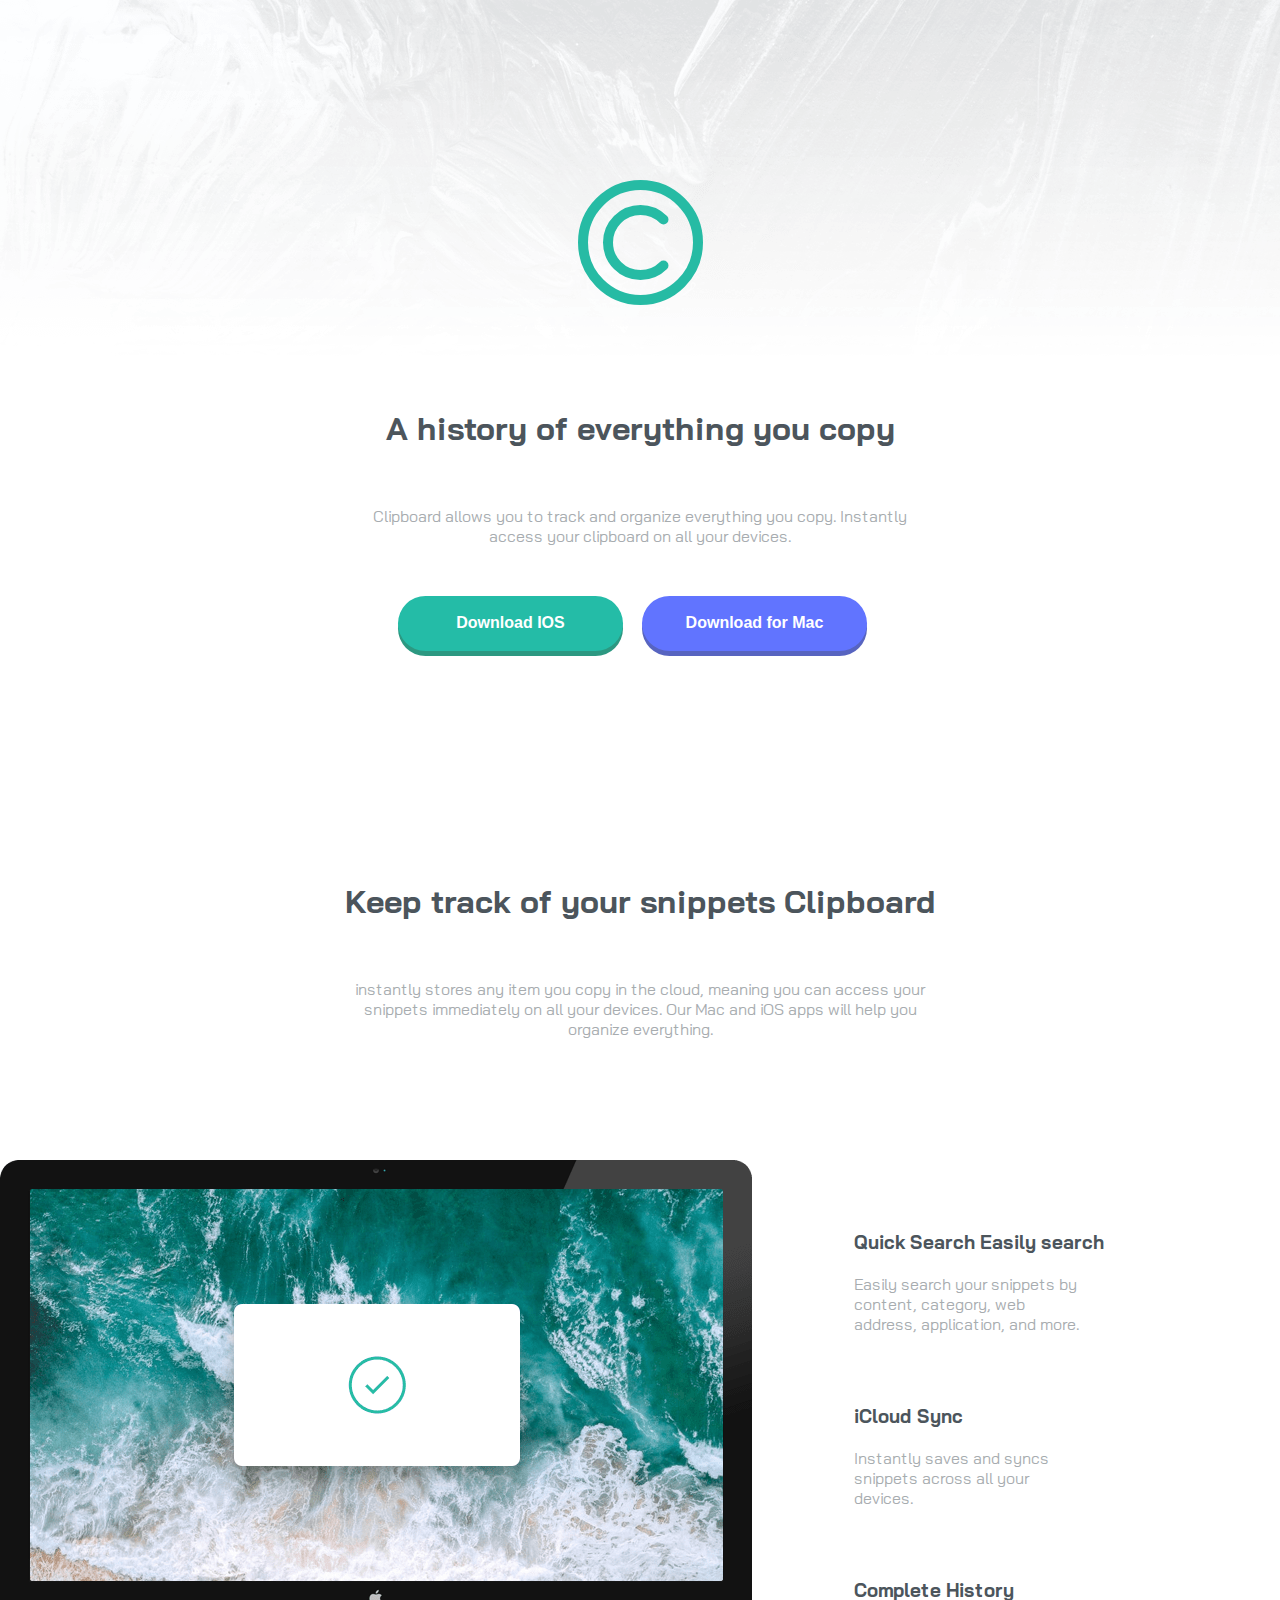
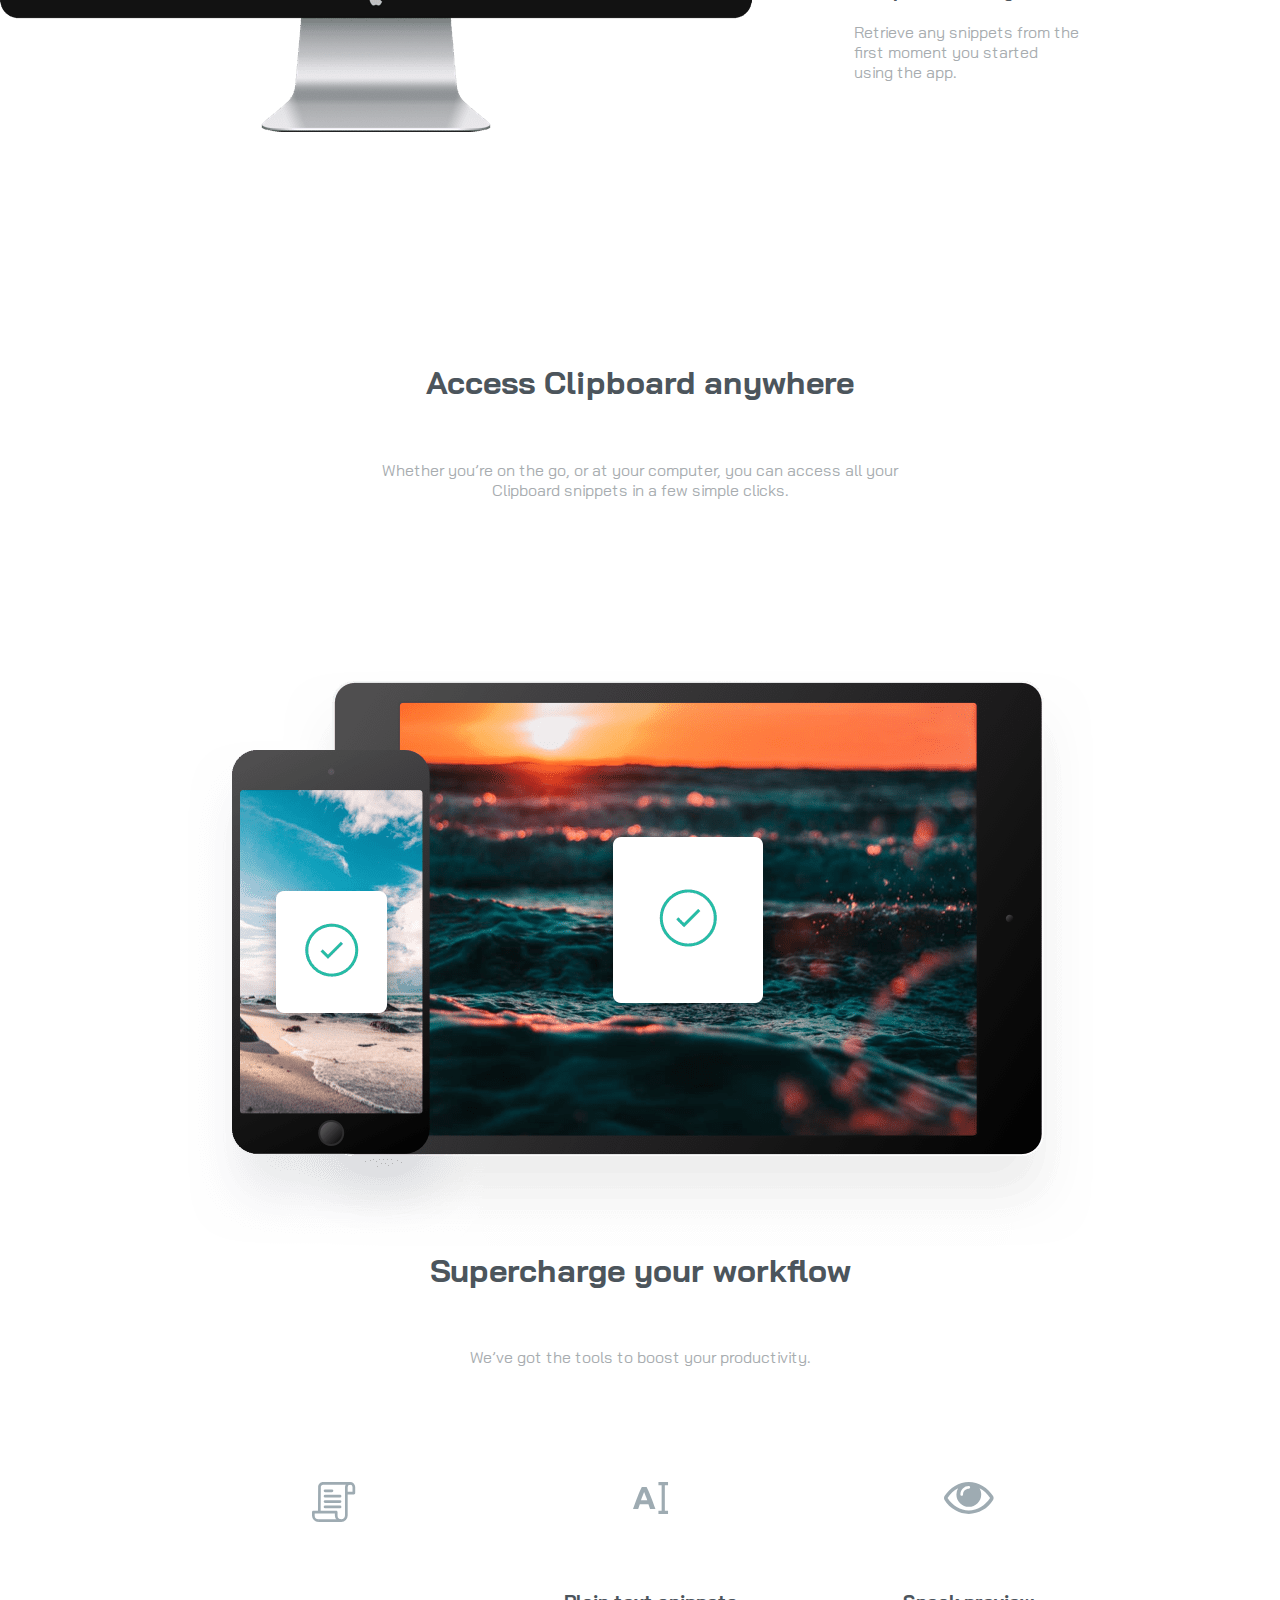
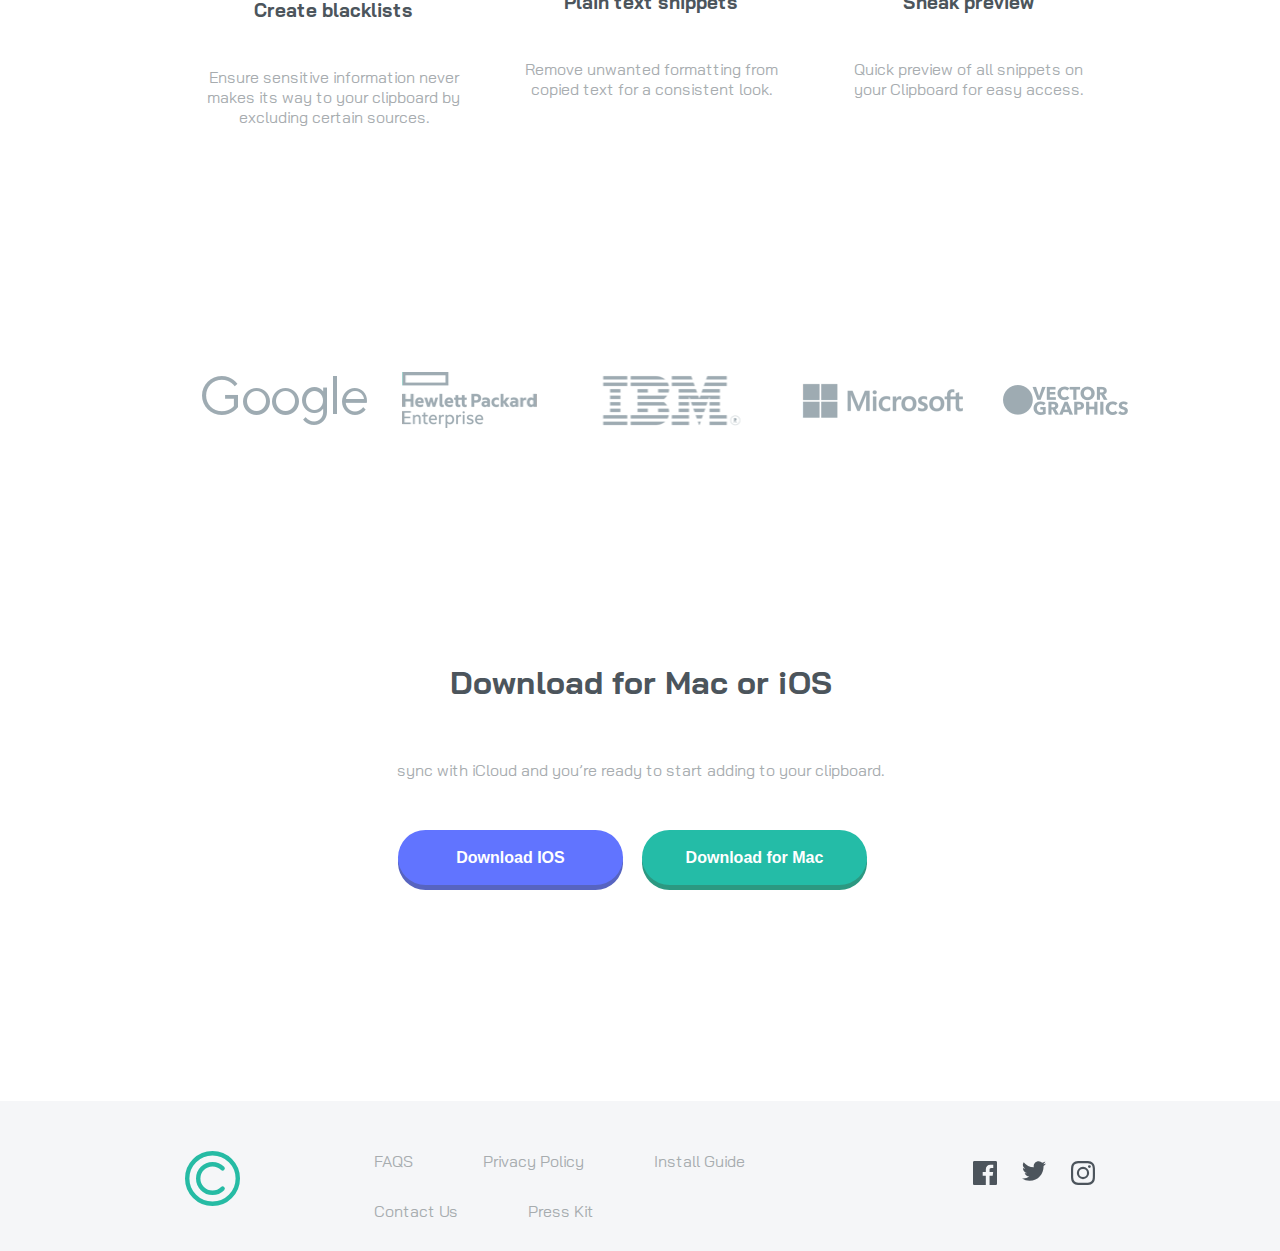
==== commit de95bcbc: "push 03_01_2021" ====
--- a/index.html
+++ b/index.html
@@ -84,7 +84,7 @@
 			<section class="section-4">
 				<h1>Download for Mac or iOS</h1>
 				<p> sync with iCloud and you’re ready to start adding to your clipboard.</p>
-				<button class="">
+				<button>
 					Download IOS
 				</button>
 				<button>
--- a/css/style.css
+++ b/css/style.css
@@ -55,14 +55,14 @@
 }
 
 header button:nth-child(2n) {
-	box-shadow: 0 5px #53B9A4;
+	box-shadow: 0 5px #2C9881;
 	border: none;
 	background-color: #24BCA7;
 
 }
 
 header button:nth-child(2n+1) {
-	box-shadow: 0 5px #8590D0;
+	box-shadow: 0 5px #5764C0;
 	border: none;
 	background-color: #6174FF;
 }
@@ -122,6 +122,10 @@
 /******************section2*****************/
 
 /******************section3*****************/
+
+.section-3 {
+	margin: 0 12vw 0 12vw;
+}
 
 .section-3 h1 {
 	text-align: center;
@@ -190,14 +194,14 @@
 }
 
 .section-4 button:nth-child(2n) {
-	box-shadow: 0 5px #53B9A4;
+	box-shadow: 0 5px #2C9881;
 	border: none;
 	background-color: #24BCA7;
 
 }
 
 .section-4 button:nth-child(2n+1) {
-	box-shadow: 0 5px #8590D0;
+	box-shadow: 0 5px #5764C0;
 	border: none;
 	background-color: #6174FF;
 }
@@ -206,6 +210,7 @@
 
 
 footer {
+	margin-top: 24vh;
 	height: 150px;
 	width: 100%;
 	background-color: #f5f6f8;
@@ -215,9 +220,10 @@
 .footer {
 	display: flex;
 	justify-content: space-around;
-}
-
-.footer-logo img{
+	margin: 0 12vw 0 12vw;
+}
+
+.footer-logo img {
 	margin: 50px 0 0 0;
 	height: 55px;
     width: 55px;
@@ -227,28 +233,36 @@
 	margin: 50px 0 0 0;	
 }
 
-.footer-section-faq ul{
+.footer-section-faq ul {
+	max-width: 580px;
 	display: flex;
 	flex-wrap: wrap;
+	text-align: left;
 	padding: 0;
 	list-style-type: none;
 }
 
-.footer-section-faq ul li{
-	
+.footer-section-faq ul li {
+	margin: 0 0 30px 70px;
+	color: hsl(203, 5%, 67%);
+	font-size: 1em;
 }
 
 .footer-section-logo {
-	margin: 50px 0 0 0;
-	display: inline-block;
-}
-
-.footer-section-logo ul li{
-	list-style-type: none;
-}
-
-.footer-section-logo ul li img{
-	list-style-type: none;
+	margin: 60px 0 0 0;
+}
+
+.footer-section-logo ul {
+	display: flex;
+}
+
+
+.footer-section-logo ul li {
+	list-style-type: none;
+}
+
+.footer-section-logo ul li img {
+	margin-left: 25px;
 	
 }
 
